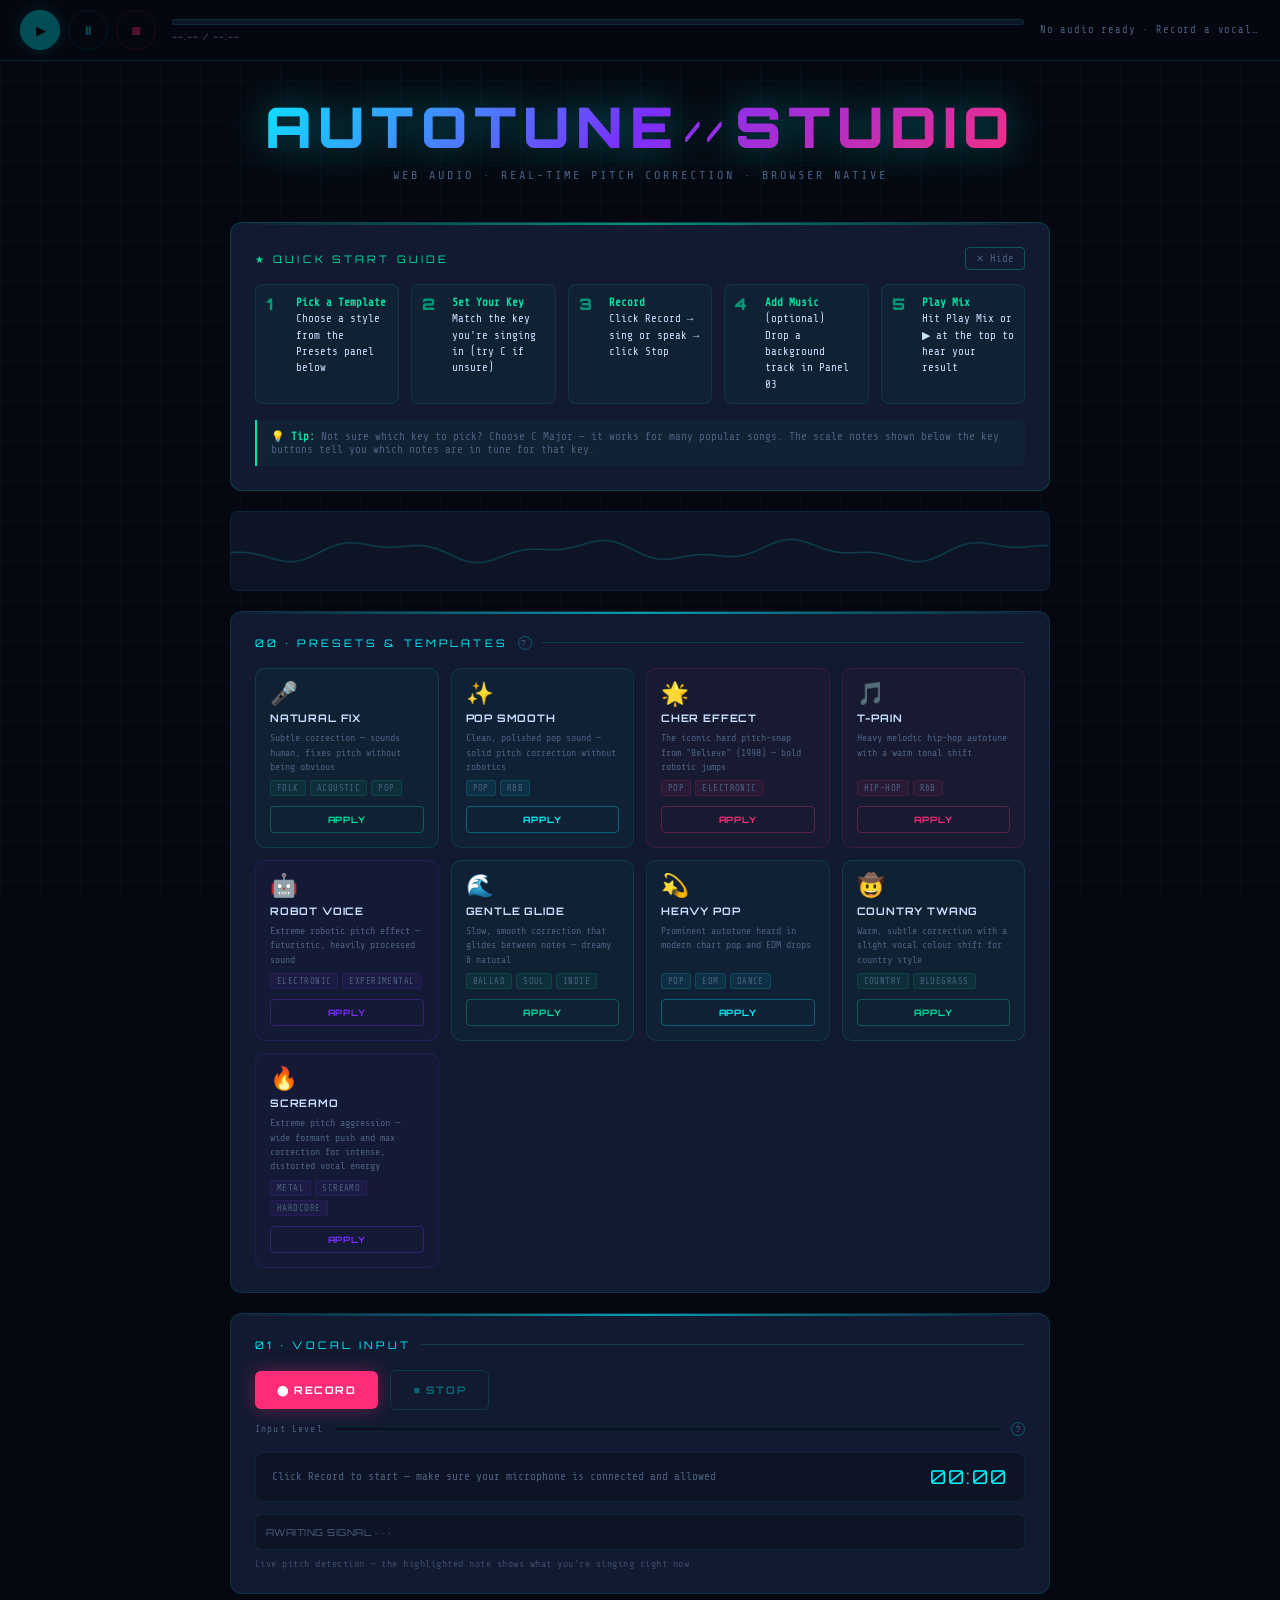
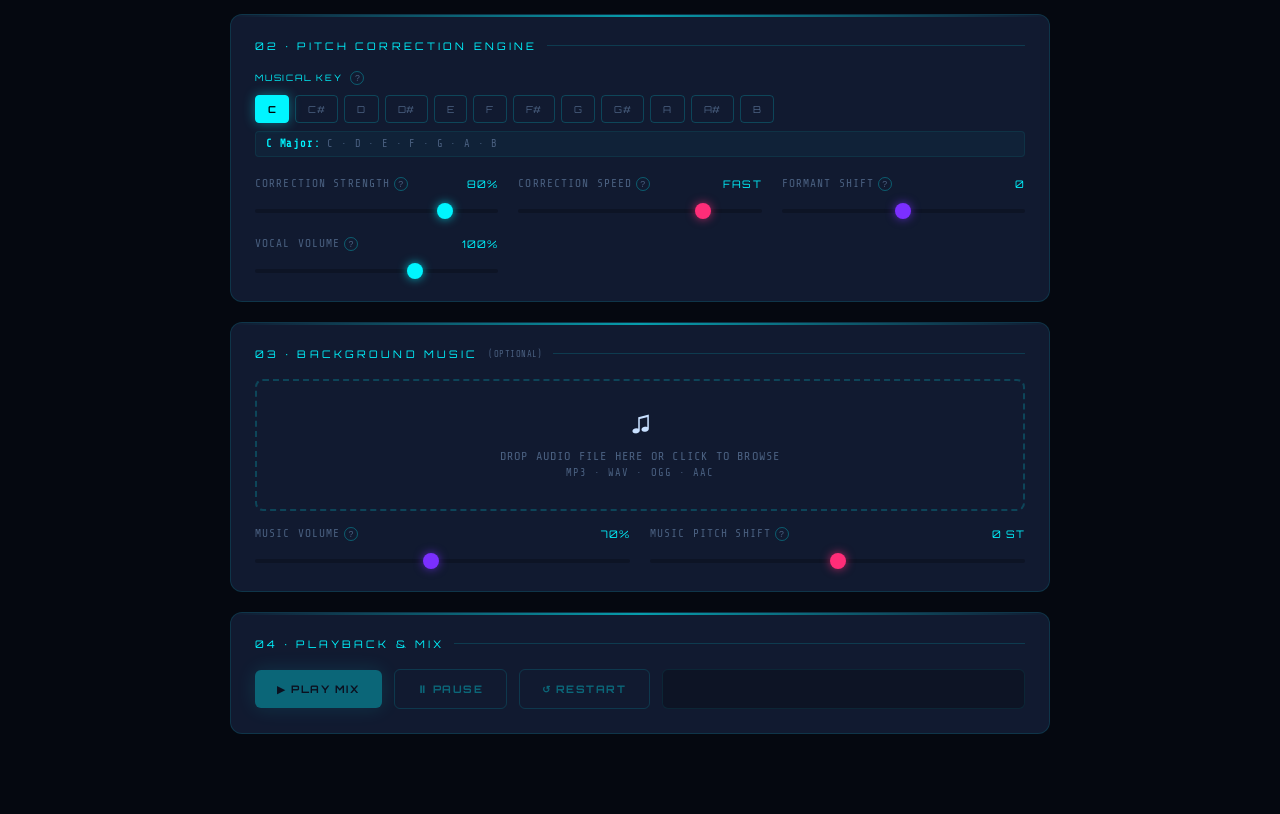
==== index.html @ 27ea4fe0 "Refactor into multi-file structure + add transport bar, templates, novice UX - Split monolithic auto" ====
<!DOCTYPE html>
<html lang="en">
<head>
  <meta charset="UTF-8">
  <meta name="viewport" content="width=device-width, initial-scale=1.0">
  <title>AutoTune Studio</title>
  <link rel="stylesheet" href="css/styles.css">
</head>
<body>

<!-- ─── Transport Bar (sticky) ─────────────────────────────────────────────── -->
<div class="transport-bar">
  <div class="transport-controls">
    <button class="transport-btn transport-play" id="transportPlay" disabled title="Play / Process Mix">▶</button>
    <button class="transport-btn"                id="transportPause" disabled title="Pause / Resume">⏸</button>
    <button class="transport-btn transport-stop" id="transportStop"  disabled title="Stop &amp; Reset">⏹</button>
  </div>

  <div class="transport-center">
    <div class="progress-track" id="progressTrack" title="Click to seek">
      <div class="progress-fill" id="progressFill"></div>
    </div>
    <span class="transport-time" id="transportTime">--:-- / --:--</span>
  </div>

  <span class="transport-label" id="transportLabel">No audio ready · Record a vocal or load a music file</span>
</div>

<!-- ─── Main Container ──────────────────────────────────────────────────────── -->
<div class="container">

  <header>
    <div class="logo">AUTOTUNE<span style="color:#fff;font-size:0.5em;vertical-align:middle;margin:0 6px">//</span>STUDIO</div>
    <div class="tagline">Web Audio · Real-Time Pitch Correction · Browser Native</div>
  </header>

  <!-- Quick Start Guide ─────────────────────────────────────────────────────── -->
  <div class="panel panel-guide" id="guidePanel">
    <div class="panel-title" style="margin-bottom:14px">
      ★ Quick Start Guide
      <button class="guide-close" id="guideClose">✕ Hide</button>
    </div>
    <div class="guide-steps">
      <div class="guide-step">
        <div class="step-num">1</div>
        <div class="step-text"><strong>Pick a Template</strong><br>Choose a style from the Presets panel below</div>
      </div>
      <div class="guide-step">
        <div class="step-num">2</div>
        <div class="step-text"><strong>Set Your Key</strong><br>Match the key you're singing in (try C if unsure)</div>
      </div>
      <div class="guide-step">
        <div class="step-num">3</div>
        <div class="step-text"><strong>Record</strong><br>Click Record → sing or speak → click Stop</div>
      </div>
      <div class="guide-step">
        <div class="step-num">4</div>
        <div class="step-text"><strong>Add Music</strong> (optional)<br>Drop a background track in Panel 03</div>
      </div>
      <div class="guide-step">
        <div class="step-num">5</div>
        <div class="step-text"><strong>Play Mix</strong><br>Hit Play Mix or ▶ at the top to hear your result</div>
      </div>
    </div>
    <div class="guide-tip">💡 <strong>Tip:</strong> Not sure which key to pick? Choose C Major — it works for many popular songs. The scale notes shown below the key buttons tell you which notes are in tune for that key.</div>
  </div>

  <!-- Visualizer ───────────────────────────────────────────────────────────── -->
  <canvas id="visualizer"></canvas>

  <!-- 00 · Presets & Templates ──────────────────────────────────────────────── -->
  <div class="panel">
    <div class="panel-title">
      00 · Presets &amp; Templates
      <span class="help-icon" data-tooltip="One-click settings for popular autotune styles. Apply a preset then record — you can still tweak individual sliders after.">?</span>
    </div>
    <div class="templates-grid" id="templatesGrid">
      <!-- Rendered by templates.js -->
    </div>
  </div>

  <!-- 01 · Vocal Input ──────────────────────────────────────────────────────── -->
  <div class="panel">
    <div class="panel-title">01 · Vocal Input</div>

    <div class="controls-row" style="margin-bottom:12px">
      <button class="btn btn-danger" id="recordBtn">⬤ Record</button>
      <button class="btn btn-secondary" id="stopBtn" disabled>■ Stop</button>
      <div class="rec-indicator" id="recIndicator">
        <div class="rec-dot"></div> RECORDING
      </div>
    </div>

    <!-- Input level meter -->
    <div class="level-meter-wrap">
      <span class="level-label">Input Level</span>
      <div class="level-meter">
        <div class="level-fill" id="levelFill"></div>
      </div>
      <span class="help-icon" data-tooltip="Shows how loud your microphone input is. Keep it mostly in the blue/purple range — if it turns red/pink you may be clipping (too loud).">?</span>
    </div>

    <div class="status-bar">
      <span class="status-text" id="micStatus">Click Record to start — make sure your microphone is connected and allowed</span>
      <span class="timer" id="timer">00:00</span>
    </div>

    <div class="note-ticker">
      <div class="note-ticker-inner" id="noteTicker">AWAITING SIGNAL · · ·</div>
    </div>
    <div class="note-hint">Live pitch detection — the highlighted note shows what you're singing right now</div>
  </div>

  <!-- 02 · Pitch Correction Engine ──────────────────────────────────────────── -->
  <div class="panel">
    <div class="panel-title">02 · Pitch Correction Engine</div>

    <!-- Key Selector -->
    <div style="margin-bottom:20px">
      <div style="display:flex;align-items:center;gap:8px;margin-bottom:10px">
        <span style="font-family:'Orbitron',sans-serif;font-size:0.55rem;letter-spacing:0.2em;color:var(--accent);text-transform:uppercase">Musical Key</span>
        <span class="help-icon" data-tooltip="Pick the key your song is in. Autotune will snap your pitch to notes in this scale. If you don't know the key, try C — it's the most common for beginners.">?</span>
      </div>
      <div class="key-selector" id="keySelector">
        <button class="key-btn active" data-key="C">C</button>
        <button class="key-btn" data-key="C#">C#</button>
        <button class="key-btn" data-key="D">D</button>
        <button class="key-btn" data-key="D#">D#</button>
        <button class="key-btn" data-key="E">E</button>
        <button class="key-btn" data-key="F">F</button>
        <button class="key-btn" data-key="F#">F#</button>
        <button class="key-btn" data-key="G">G</button>
        <button class="key-btn" data-key="G#">G#</button>
        <button class="key-btn" data-key="A">A</button>
        <button class="key-btn" data-key="A#">A#</button>
        <button class="key-btn" data-key="B">B</button>
      </div>
      <div class="scale-notes" id="scaleNotes">C Major: C · D · E · F · G · A · B</div>
    </div>

    <!-- Sliders -->
    <div class="knob-row">
      <div class="knob-group">
        <label>
          Correction Strength
          <span class="help-icon" data-tooltip="How aggressively pitch is snapped to the scale. 0% = no effect. 100% = hard snap (robotic Cher/T-Pain sound). Start around 75% for natural pop.">?</span>
          <span class="val" id="correctionVal">80%</span>
        </label>
        <input type="range" id="correctionStrength" min="0" max="100" value="80">
      </div>

      <div class="knob-group">
        <label>
          Correction Speed
          <span class="help-icon" data-tooltip="How quickly pitch snaps to the target note. Fast = robotic effect (Cher, T-Pain). Slow = smooth, natural glide between notes. Med is a good default.">?</span>
          <span class="val" id="speedVal">Fast</span>
        </label>
        <input type="range" class="pink" id="correctionSpeed" min="1" max="10" value="8">
      </div>

      <div class="knob-group">
        <label>
          Formant Shift
          <span class="help-icon" data-tooltip="Changes your vocal tone/character without moving pitch. Positive = thinner, higher resonance. Negative = deeper, fuller sound. Leave at 0 to start.">?</span>
          <span class="val" id="formantVal">0</span>
        </label>
        <input type="range" class="purple" id="formantShift" min="-6" max="6" value="0">
      </div>

      <div class="knob-group">
        <label>
          Vocal Volume
          <span class="help-icon" data-tooltip="Controls how loud your processed vocal is in the final mix. 100% is the default. Raise if vocals feel buried; lower if they're too dominant.">?</span>
          <span class="val" id="vocalVolVal">100%</span>
        </label>
        <input type="range" id="vocalVol" min="0" max="150" value="100">
      </div>
    </div>
  </div>

  <!-- 03 · Background Music ──────────────────────────────────────────────────── -->
  <div class="panel">
    <div class="panel-title">
      03 · Background Music
      <span style="font-size:0.55rem;color:var(--dim);font-family:'Share Tech Mono',monospace;font-weight:normal;letter-spacing:0.05em">(optional)</span>
    </div>

    <div class="upload-zone" id="uploadZone">
      <input type="file" id="musicFile" accept="audio/*">
      <div class="upload-icon">♫</div>
      <div class="upload-text">DROP AUDIO FILE HERE OR CLICK TO BROWSE</div>
      <div class="upload-text" style="margin-top:4px;font-size:0.65rem">MP3 · WAV · OGG · AAC</div>
      <div class="upload-name" id="musicName"></div>
    </div>

    <div class="knob-row" style="margin-top:16px">
      <div class="knob-group">
        <label>
          Music Volume
          <span class="help-icon" data-tooltip="Balance the background track against your vocal. 60–80% is a typical starting mix. Raise if music is too quiet; lower if it drowns your voice.">?</span>
          <span class="val" id="musicVolVal">70%</span>
        </label>
        <input type="range" class="purple" id="musicVol" min="0" max="150" value="70">
      </div>

      <div class="knob-group">
        <label>
          Music Pitch Shift
          <span class="help-icon" data-tooltip="Shifts the background track's pitch up or down by semitones. Use this to match the music's key to your vocal without reprocessing the audio.">?</span>
          <span class="val" id="musicPitchVal">0 st</span>
        </label>
        <input type="range" class="pink" id="musicPitch" min="-12" max="12" value="0">
      </div>
    </div>
  </div>

  <!-- 04 · Playback & Mix ────────────────────────────────────────────────────── -->
  <div class="panel">
    <div class="panel-title">04 · Playback &amp; Mix</div>

    <div class="playback-row">
      <button class="btn btn-primary shimmer" id="playBtn" disabled>▶ Play Mix</button>
      <button class="btn btn-secondary" id="pauseBtn"  disabled>⏸ Pause</button>
      <button class="btn btn-secondary" id="replayBtn" disabled>↺ Restart</button>
      <canvas class="waveform-mini" id="waveformMini"></canvas>
    </div>

    <button class="btn btn-purple shimmer" id="downloadBtn">⬇ Download Mixed Audio</button>
  </div>

</div><!-- /container -->

<!-- Scripts — order matters: state → utils → templates → visualizer → recorder → engine → ui -->
<script src="js/state.js"></script>
<script src="js/utils.js"></script>
<script src="js/templates.js"></script>
<script src="js/visualizer.js"></script>
<script src="js/recorder.js"></script>
<script src="js/audio-engine.js"></script>
<script src="js/ui.js"></script>

</body>
</html>
---- css/styles.css ----
@import url('https://fonts.googleapis.com/css2?family=Orbitron:wght@400;700;900&family=Share+Tech+Mono&display=swap');

:root {
  --bg: #050810;
  --surface: #0d1425;
  --panel: #111a30;
  --accent: #00f5ff;
  --accent2: #ff2d78;
  --accent3: #7b2fff;
  --accent-teal: #00e5a0;
  --glow: rgba(0,245,255,0.15);
  --text: #c8e0ff;
  --dim: #4a6080;
}

* { margin: 0; padding: 0; box-sizing: border-box; }

body {
  background: var(--bg);
  color: var(--text);
  font-family: 'Share Tech Mono', monospace;
  min-height: 100vh;
  overflow-x: hidden;
}

body::before {
  content: '';
  position: fixed;
  inset: 0;
  background-image:
    linear-gradient(rgba(0,245,255,0.03) 1px, transparent 1px),
    linear-gradient(90deg, rgba(0,245,255,0.03) 1px, transparent 1px);
  background-size: 40px 40px;
  pointer-events: none;
  z-index: 0;
}

/* ─── Transport Bar ─────────────────────────────── */
.transport-bar {
  position: sticky;
  top: 0;
  z-index: 100;
  background: rgba(5, 8, 16, 0.95);
  backdrop-filter: blur(12px);
  border-bottom: 1px solid rgba(0,245,255,0.15);
  padding: 10px 20px;
  display: flex;
  align-items: center;
  gap: 16px;
  flex-wrap: wrap;
}

.transport-controls {
  display: flex;
  gap: 8px;
  align-items: center;
  flex-shrink: 0;
}

.transport-btn {
  font-family: 'Orbitron', sans-serif;
  font-size: 0.75rem;
  font-weight: 700;
  width: 40px;
  height: 40px;
  border-radius: 50%;
  border: 1px solid rgba(0,245,255,0.3);
  background: transparent;
  color: var(--accent);
  cursor: pointer;
  transition: all 0.15s;
  display: flex;
  align-items: center;
  justify-content: center;
}

.transport-btn:hover:not(:disabled) {
  background: var(--glow);
  border-color: var(--accent);
  box-shadow: 0 0 15px rgba(0,245,255,0.3);
}

.transport-btn:disabled { opacity: 0.3; cursor: not-allowed; }

.transport-btn.transport-play {
  background: var(--accent);
  color: #000;
  border-color: var(--accent);
  box-shadow: 0 0 15px rgba(0,245,255,0.4);
}
.transport-btn.transport-play:hover:not(:disabled) {
  background: #fff;
  box-shadow: 0 0 25px rgba(0,245,255,0.6);
}

.transport-btn.transport-stop {
  border-color: rgba(255,45,120,0.4);
  color: var(--accent2);
}
.transport-btn.transport-stop:hover:not(:disabled) {
  background: rgba(255,45,120,0.1);
  border-color: var(--accent2);
  box-shadow: 0 0 15px rgba(255,45,120,0.3);
}

.transport-center {
  flex: 1;
  min-width: 160px;
  display: flex;
  flex-direction: column;
  gap: 5px;
}

.progress-track {
  height: 6px;
  background: var(--surface);
  border-radius: 3px;
  cursor: pointer;
  position: relative;
  overflow: hidden;
  border: 1px solid rgba(0,245,255,0.1);
}

.progress-fill {
  height: 100%;
  width: 0%;
  background: linear-gradient(90deg, var(--accent), var(--accent3));
  border-radius: 3px;
  transition: width 0.25s linear;
}

.transport-time {
  font-family: 'Orbitron', sans-serif;
  font-size: 0.6rem;
  color: var(--dim);
  letter-spacing: 0.1em;
}

.transport-label {
  font-size: 0.65rem;
  color: var(--dim);
  letter-spacing: 0.08em;
  flex-shrink: 0;
  max-width: 220px;
  white-space: nowrap;
  overflow: hidden;
  text-overflow: ellipsis;
}

/* ─── Container ─────────────────────────────────── */
.container {
  position: relative;
  z-index: 1;
  max-width: 860px;
  margin: 0 auto;
  padding: 30px 20px 60px;
}

header {
  text-align: center;
  margin-bottom: 40px;
}

.logo {
  font-family: 'Orbitron', sans-serif;
  font-weight: 900;
  font-size: clamp(2rem, 6vw, 3.5rem);
  letter-spacing: 0.12em;
  background: linear-gradient(135deg, var(--accent), var(--accent3), var(--accent2));
  -webkit-background-clip: text;
  -webkit-text-fill-color: transparent;
  background-clip: text;
  filter: drop-shadow(0 0 20px rgba(0,245,255,0.4));
}

.tagline {
  color: var(--dim);
  font-size: 0.75rem;
  letter-spacing: 0.25em;
  margin-top: 6px;
  text-transform: uppercase;
}

/* ─── Panels ─────────────────────────────────────── */
.panel {
  background: var(--panel);
  border: 1px solid rgba(0,245,255,0.12);
  border-radius: 12px;
  padding: 24px;
  margin-bottom: 20px;
  position: relative;
  overflow: hidden;
}

.panel::before {
  content: '';
  position: absolute;
  top: 0; left: 0; right: 0;
  height: 2px;
  background: linear-gradient(90deg, transparent, var(--accent), transparent);
  opacity: 0.6;
}

.panel-title {
  font-family: 'Orbitron', sans-serif;
  font-size: 0.65rem;
  letter-spacing: 0.3em;
  color: var(--accent);
  text-transform: uppercase;
  margin-bottom: 18px;
  display: flex;
  align-items: center;
  gap: 10px;
}

.panel-title::after {
  content: '';
  flex: 1;
  height: 1px;
  background: rgba(0,245,255,0.15);
}

/* ─── Quick Start Guide ──────────────────────────── */
.panel-guide {
  border-color: rgba(0,229,160,0.2);
}
.panel-guide::before {
  background: linear-gradient(90deg, transparent, var(--accent-teal), transparent);
}
.panel-guide .panel-title {
  color: var(--accent-teal);
  justify-content: space-between;
}
.panel-guide .panel-title::after { display: none; }

.guide-close {
  font-family: 'Share Tech Mono', monospace;
  font-size: 0.65rem;
  background: transparent;
  border: 1px solid rgba(0,229,160,0.3);
  color: var(--dim);
  padding: 4px 10px;
  border-radius: 4px;
  cursor: pointer;
  margin-left: auto;
  transition: all 0.15s;
  flex-shrink: 0;
}
.guide-close:hover { border-color: var(--accent-teal); color: var(--accent-teal); }

.guide-steps {
  display: grid;
  grid-template-columns: repeat(auto-fit, minmax(140px, 1fr));
  gap: 12px;
  margin-bottom: 16px;
}

.guide-step {
  display: flex;
  gap: 10px;
  align-items: flex-start;
  padding: 10px;
  background: rgba(0,229,160,0.04);
  border: 1px solid rgba(0,229,160,0.1);
  border-radius: 8px;
}

.step-num {
  font-family: 'Orbitron', sans-serif;
  font-size: 1rem;
  font-weight: 900;
  color: var(--accent-teal);
  opacity: 0.6;
  min-width: 20px;
  line-height: 1;
  margin-top: 1px;
}

.step-text {
  font-size: 0.68rem;
  color: var(--text);
  line-height: 1.5;
}
.step-text strong { color: var(--accent-teal); }

.guide-tip {
  font-size: 0.68rem;
  color: var(--dim);
  padding: 10px 14px;
  background: rgba(0,229,160,0.04);
  border-left: 2px solid var(--accent-teal);
  border-radius: 0 6px 6px 0;
}
.guide-tip strong { color: var(--accent-teal); }

/* ─── Visualizer ─────────────────────────────────── */
#visualizer {
  width: 100%;
  height: 80px;
  border-radius: 8px;
  background: var(--surface);
  border: 1px solid rgba(0,245,255,0.08);
  display: block;
  margin-bottom: 20px;
}

/* ─── Controls Row ───────────────────────────────── */
.controls-row {
  display: flex;
  gap: 12px;
  align-items: center;
  flex-wrap: wrap;
}

/* ─── Buttons ────────────────────────────────────── */
.btn {
  font-family: 'Orbitron', sans-serif;
  font-size: 0.65rem;
  letter-spacing: 0.15em;
  font-weight: 700;
  padding: 12px 22px;
  border: none;
  border-radius: 6px;
  cursor: pointer;
  transition: all 0.2s;
  text-transform: uppercase;
  position: relative;
  overflow: hidden;
}

.btn:disabled { opacity: 0.35; cursor: not-allowed; }

.btn-primary {
  background: var(--accent);
  color: #000;
  box-shadow: 0 0 20px rgba(0,245,255,0.35);
}
.btn-primary:hover:not(:disabled) {
  background: #fff;
  box-shadow: 0 0 30px rgba(0,245,255,0.6);
}

.btn-danger {
  background: var(--accent2);
  color: #fff;
  box-shadow: 0 0 20px rgba(255,45,120,0.35);
}
.btn-danger:hover:not(:disabled) {
  box-shadow: 0 0 30px rgba(255,45,120,0.6);
}

.btn-secondary {
  background: transparent;
  color: var(--accent);
  border: 1px solid rgba(0,245,255,0.4);
}
.btn-secondary:hover:not(:disabled) {
  background: var(--glow);
  border-color: var(--accent);
}

.btn-purple {
  background: var(--accent3);
  color: #fff;
  box-shadow: 0 0 20px rgba(123,47,255,0.35);
}
.btn-purple:hover:not(:disabled) {
  box-shadow: 0 0 30px rgba(123,47,255,0.6);
}

/* ─── Recording Indicator ────────────────────────── */
.rec-indicator {
  display: none;
  align-items: center;
  gap: 8px;
  color: var(--accent2);
  font-size: 0.75rem;
  letter-spacing: 0.1em;
}
.rec-indicator.active { display: flex; }
.rec-dot {
  width: 8px; height: 8px;
  border-radius: 50%;
  background: var(--accent2);
  animation: blink 1s infinite;
}
@keyframes blink { 0%,100% { opacity: 1; } 50% { opacity: 0.2; } }

/* ─── Level Meter ────────────────────────────────── */
.level-meter-wrap {
  display: flex;
  align-items: center;
  gap: 10px;
  margin-top: 12px;
  margin-bottom: 4px;
}
.level-label {
  font-size: 0.6rem;
  color: var(--dim);
  letter-spacing: 0.12em;
  flex-shrink: 0;
}
.level-meter {
  flex: 1;
  height: 6px;
  background: var(--surface);
  border-radius: 3px;
  overflow: hidden;
  border: 1px solid rgba(0,245,255,0.08);
}
.level-fill {
  height: 100%;
  width: 0%;
  background: linear-gradient(90deg, var(--accent), var(--accent3));
  border-radius: 3px;
  transition: width 0.05s;
}

/* ─── Sliders ────────────────────────────────────── */
.knob-row {
  display: grid;
  grid-template-columns: repeat(auto-fit, minmax(180px, 1fr));
  gap: 20px;
  margin-top: 4px;
}

.knob-group label {
  display: flex;
  justify-content: space-between;
  align-items: center;
  font-size: 0.7rem;
  color: var(--dim);
  letter-spacing: 0.1em;
  margin-bottom: 8px;
  text-transform: uppercase;
  gap: 4px;
  flex-wrap: wrap;
}

.knob-group label span.val {
  color: var(--accent);
  font-family: 'Orbitron', sans-serif;
  font-size: 0.65rem;
  margin-left: auto;
}

input[type=range] {
  -webkit-appearance: none;
  width: 100%;
  height: 4px;
  border-radius: 2px;
  background: var(--surface);
  outline: none;
  cursor: pointer;
}

input[type=range]::-webkit-slider-thumb {
  -webkit-appearance: none;
  width: 16px; height: 16px;
  border-radius: 50%;
  background: var(--accent);
  box-shadow: 0 0 10px rgba(0,245,255,0.7);
  cursor: pointer;
  transition: transform 0.1s;
}
input[type=range]::-webkit-slider-thumb:hover { transform: scale(1.3); }

input[type=range].pink::-webkit-slider-thumb {
  background: var(--accent2);
  box-shadow: 0 0 10px rgba(255,45,120,0.7);
}
input[type=range].purple::-webkit-slider-thumb {
  background: var(--accent3);
  box-shadow: 0 0 10px rgba(123,47,255,0.7);
}

/* ─── Music Upload ───────────────────────────────── */
.upload-zone {
  border: 2px dashed rgba(0,245,255,0.2);
  border-radius: 8px;
  padding: 24px;
  text-align: center;
  cursor: pointer;
  transition: all 0.2s;
  position: relative;
}
.upload-zone:hover, .upload-zone.drag-over {
  border-color: var(--accent);
  background: var(--glow);
}
.upload-zone input[type=file] {
  position: absolute;
  inset: 0;
  opacity: 0;
  cursor: pointer;
  width: 100%;
  height: 100%;
}
.upload-icon { font-size: 2rem; margin-bottom: 8px; }
.upload-text { font-size: 0.75rem; color: var(--dim); letter-spacing: 0.1em; }
.upload-name { color: var(--accent); font-size: 0.8rem; margin-top: 6px; }

/* ─── Key Selector ───────────────────────────────── */
.key-selector {
  display: flex;
  gap: 6px;
  flex-wrap: wrap;
  margin-top: 4px;
}

.key-btn {
  font-family: 'Orbitron', sans-serif;
  font-size: 0.6rem;
  padding: 7px 12px;
  border-radius: 4px;
  border: 1px solid rgba(0,245,255,0.2);
  background: transparent;
  color: var(--dim);
  cursor: pointer;
  transition: all 0.15s;
  letter-spacing: 0.05em;
}
.key-btn:hover { border-color: var(--accent); color: var(--accent); }
.key-btn.active {
  background: var(--accent);
  border-color: var(--accent);
  color: #000;
  font-weight: 700;
  box-shadow: 0 0 12px rgba(0,245,255,0.4);
}

.scale-notes {
  margin-top: 8px;
  font-size: 0.65rem;
  color: var(--dim);
  letter-spacing: 0.08em;
  padding: 6px 10px;
  background: rgba(0,245,255,0.04);
  border-radius: 4px;
  border: 1px solid rgba(0,245,255,0.07);
}
.scale-notes strong { color: var(--accent); }

/* ─── Status Bar ─────────────────────────────────── */
.status-bar {
  display: flex;
  align-items: center;
  justify-content: space-between;
  padding: 12px 16px;
  background: var(--surface);
  border: 1px solid rgba(0,245,255,0.08);
  border-radius: 8px;
  margin-top: 16px;
  font-size: 0.7rem;
}
.status-text { color: var(--dim); }
.status-text.ok { color: var(--accent); }
.status-text.err { color: var(--accent2); }

.timer {
  font-family: 'Orbitron', sans-serif;
  font-size: 1.2rem;
  color: var(--accent);
  letter-spacing: 0.1em;
}

/* ─── Note Ticker ────────────────────────────────── */
.note-ticker {
  width: 100%;
  height: 36px;
  overflow: hidden;
  position: relative;
  background: var(--surface);
  border-radius: 6px;
  border: 1px solid rgba(0,245,255,0.08);
  margin-top: 12px;
}
.note-ticker-inner {
  display: flex;
  gap: 8px;
  padding: 6px 10px;
  white-space: nowrap;
  font-family: 'Orbitron', sans-serif;
  font-size: 0.6rem;
  color: var(--dim);
  letter-spacing: 0.05em;
  align-items: center;
  height: 100%;
}
.note-pill {
  padding: 2px 8px;
  border-radius: 3px;
  background: rgba(0,245,255,0.08);
  border: 1px solid rgba(0,245,255,0.15);
  color: var(--accent);
  font-size: 0.6rem;
  transition: all 0.1s;
}
.note-pill.active {
  background: var(--accent);
  color: #000;
  box-shadow: 0 0 8px rgba(0,245,255,0.5);
}

.note-hint {
  font-size: 0.62rem;
  color: var(--dim);
  margin-top: 8px;
  opacity: 0.7;
  letter-spacing: 0.05em;
}

/* ─── Templates Grid ─────────────────────────────── */
.templates-grid {
  display: grid;
  grid-template-columns: repeat(auto-fill, minmax(170px, 1fr));
  gap: 12px;
}

.template-card {
  background: rgba(0,245,255,0.03);
  border: 1px solid rgba(0,245,255,0.1);
  border-radius: 10px;
  padding: 14px;
  cursor: pointer;
  transition: all 0.2s;
  display: flex;
  flex-direction: column;
  gap: 6px;
  position: relative;
}

.template-card:hover {
  border-color: rgba(0,245,255,0.35);
  background: rgba(0,245,255,0.06);
  transform: translateY(-1px);
}

.template-card.active {
  border-color: var(--accent);
  background: rgba(0,245,255,0.09);
  box-shadow: 0 0 18px rgba(0,245,255,0.15);
}

.template-card.active::after {
  content: '✓ ACTIVE';
  position: absolute;
  top: 8px;
  right: 8px;
  font-family: 'Orbitron', sans-serif;
  font-size: 0.5rem;
  color: var(--accent);
  letter-spacing: 0.1em;
}

/* Color variants */
.template-card.template-pink { border-color: rgba(255,45,120,0.15); background: rgba(255,45,120,0.03); }
.template-card.template-pink:hover { border-color: rgba(255,45,120,0.4); background: rgba(255,45,120,0.07); }
.template-card.template-pink.active { border-color: var(--accent2); box-shadow: 0 0 18px rgba(255,45,120,0.15); }

.template-card.template-purple { border-color: rgba(123,47,255,0.15); background: rgba(123,47,255,0.03); }
.template-card.template-purple:hover { border-color: rgba(123,47,255,0.4); background: rgba(123,47,255,0.07); }
.template-card.template-purple.active { border-color: var(--accent3); box-shadow: 0 0 18px rgba(123,47,255,0.15); }

.template-card.template-teal { border-color: rgba(0,229,160,0.15); background: rgba(0,229,160,0.03); }
.template-card.template-teal:hover { border-color: rgba(0,229,160,0.4); background: rgba(0,229,160,0.07); }
.template-card.template-teal.active { border-color: var(--accent-teal); box-shadow: 0 0 18px rgba(0,229,160,0.15); }

.tmpl-emoji { font-size: 1.4rem; line-height: 1; }

.tmpl-name {
  font-family: 'Orbitron', sans-serif;
  font-size: 0.65rem;
  font-weight: 700;
  letter-spacing: 0.08em;
  color: var(--text);
  text-transform: uppercase;
}

.tmpl-desc {
  font-size: 0.62rem;
  color: var(--dim);
  line-height: 1.45;
  flex: 1;
}

.tmpl-tags {
  display: flex;
  flex-wrap: wrap;
  gap: 4px;
}

.tmpl-tag {
  font-size: 0.55rem;
  padding: 2px 6px;
  border-radius: 3px;
  background: rgba(0,245,255,0.07);
  border: 1px solid rgba(0,245,255,0.12);
  color: var(--dim);
  letter-spacing: 0.05em;
  text-transform: uppercase;
}

.template-pink .tmpl-tag { background: rgba(255,45,120,0.07); border-color: rgba(255,45,120,0.12); }
.template-purple .tmpl-tag { background: rgba(123,47,255,0.07); border-color: rgba(123,47,255,0.12); }
.template-teal .tmpl-tag { background: rgba(0,229,160,0.07); border-color: rgba(0,229,160,0.12); }

.tmpl-apply-btn {
  font-family: 'Orbitron', sans-serif;
  font-size: 0.55rem;
  letter-spacing: 0.1em;
  font-weight: 700;
  padding: 7px 10px;
  border-radius: 4px;
  border: 1px solid rgba(0,245,255,0.3);
  background: transparent;
  color: var(--accent);
  cursor: pointer;
  transition: all 0.15s;
  text-transform: uppercase;
  width: 100%;
  margin-top: 4px;
}
.tmpl-apply-btn:hover {
  background: var(--glow);
  border-color: var(--accent);
}
.template-pink .tmpl-apply-btn { border-color: rgba(255,45,120,0.3); color: var(--accent2); }
.template-pink .tmpl-apply-btn:hover { background: rgba(255,45,120,0.08); border-color: var(--accent2); }
.template-purple .tmpl-apply-btn { border-color: rgba(123,47,255,0.3); color: var(--accent3); }
.template-purple .tmpl-apply-btn:hover { background: rgba(123,47,255,0.08); border-color: var(--accent3); }
.template-teal .tmpl-apply-btn { border-color: rgba(0,229,160,0.3); color: var(--accent-teal); }
.template-teal .tmpl-apply-btn:hover { background: rgba(0,229,160,0.08); border-color: var(--accent-teal); }

/* ─── Help Icons / Tooltips ──────────────────────── */
.help-icon {
  display: inline-flex;
  align-items: center;
  justify-content: center;
  width: 14px;
  height: 14px;
  border-radius: 50%;
  border: 1px solid rgba(0,245,255,0.3);
  color: var(--dim);
  font-size: 0.55rem;
  cursor: help;
  position: relative;
  flex-shrink: 0;
  font-family: sans-serif;
  font-style: normal;
  transition: all 0.15s;
}
.help-icon:hover { border-color: var(--accent); color: var(--accent); }

.help-icon::after {
  content: attr(data-tooltip);
  position: absolute;
  bottom: calc(100% + 8px);
  left: 50%;
  transform: translateX(-50%);
  background: #1a2840;
  border: 1px solid rgba(0,245,255,0.25);
  color: var(--text);
  padding: 8px 12px;
  border-radius: 6px;
  white-space: normal;
  text-align: left;
  font-size: 0.65rem;
  line-height: 1.5;
  letter-spacing: 0.02em;
  z-index: 200;
  width: 200px;
  pointer-events: none;
  opacity: 0;
  transition: opacity 0.15s;
  box-shadow: 0 4px 20px rgba(0,0,0,0.4);
}
.help-icon:hover::after { opacity: 1; }

/* ─── Playback Section ───────────────────────────── */
.playback-row {
  display: flex;
  gap: 12px;
  align-items: center;
  flex-wrap: wrap;
}

.waveform-mini {
  flex: 1;
  height: 40px;
  background: var(--surface);
  border-radius: 6px;
  border: 1px solid rgba(0,245,255,0.08);
  min-width: 100px;
}

#downloadBtn {
  display: none;
  margin-top: 16px;
  width: 100%;
  padding: 14px;
  font-size: 0.7rem;
}
#downloadBtn.show { display: block; }

/* ─── Shimmer ────────────────────────────────────── */
.shimmer { position: relative; overflow: hidden; }
.shimmer::after {
  content: '';
  position: absolute;
  top: 0; left: -100%;
  width: 60%;
  height: 100%;
  background: linear-gradient(90deg, transparent, rgba(255,255,255,0.15), transparent);
  animation: shimmer 2s infinite;
}
@keyframes shimmer { to { left: 150%; } }

/* ─── Toast Notification ─────────────────────────── */
.toast {
  position: fixed;
  bottom: 30px;
  left: 50%;
  transform: translateX(-50%) translateY(20px);
  background: #1a2840;
  border: 1px solid rgba(0,245,255,0.3);
  color: var(--accent);
  font-family: 'Orbitron', sans-serif;
  font-size: 0.65rem;
  letter-spacing: 0.12em;
  padding: 12px 24px;
  border-radius: 6px;
  z-index: 9999;
  opacity: 0;
  transition: all 0.3s;
  pointer-events: none;
  white-space: nowrap;
  box-shadow: 0 0 30px rgba(0,245,255,0.15);
}
.toast.show {
  opacity: 1;
  transform: translateX(-50%) translateY(0);
}
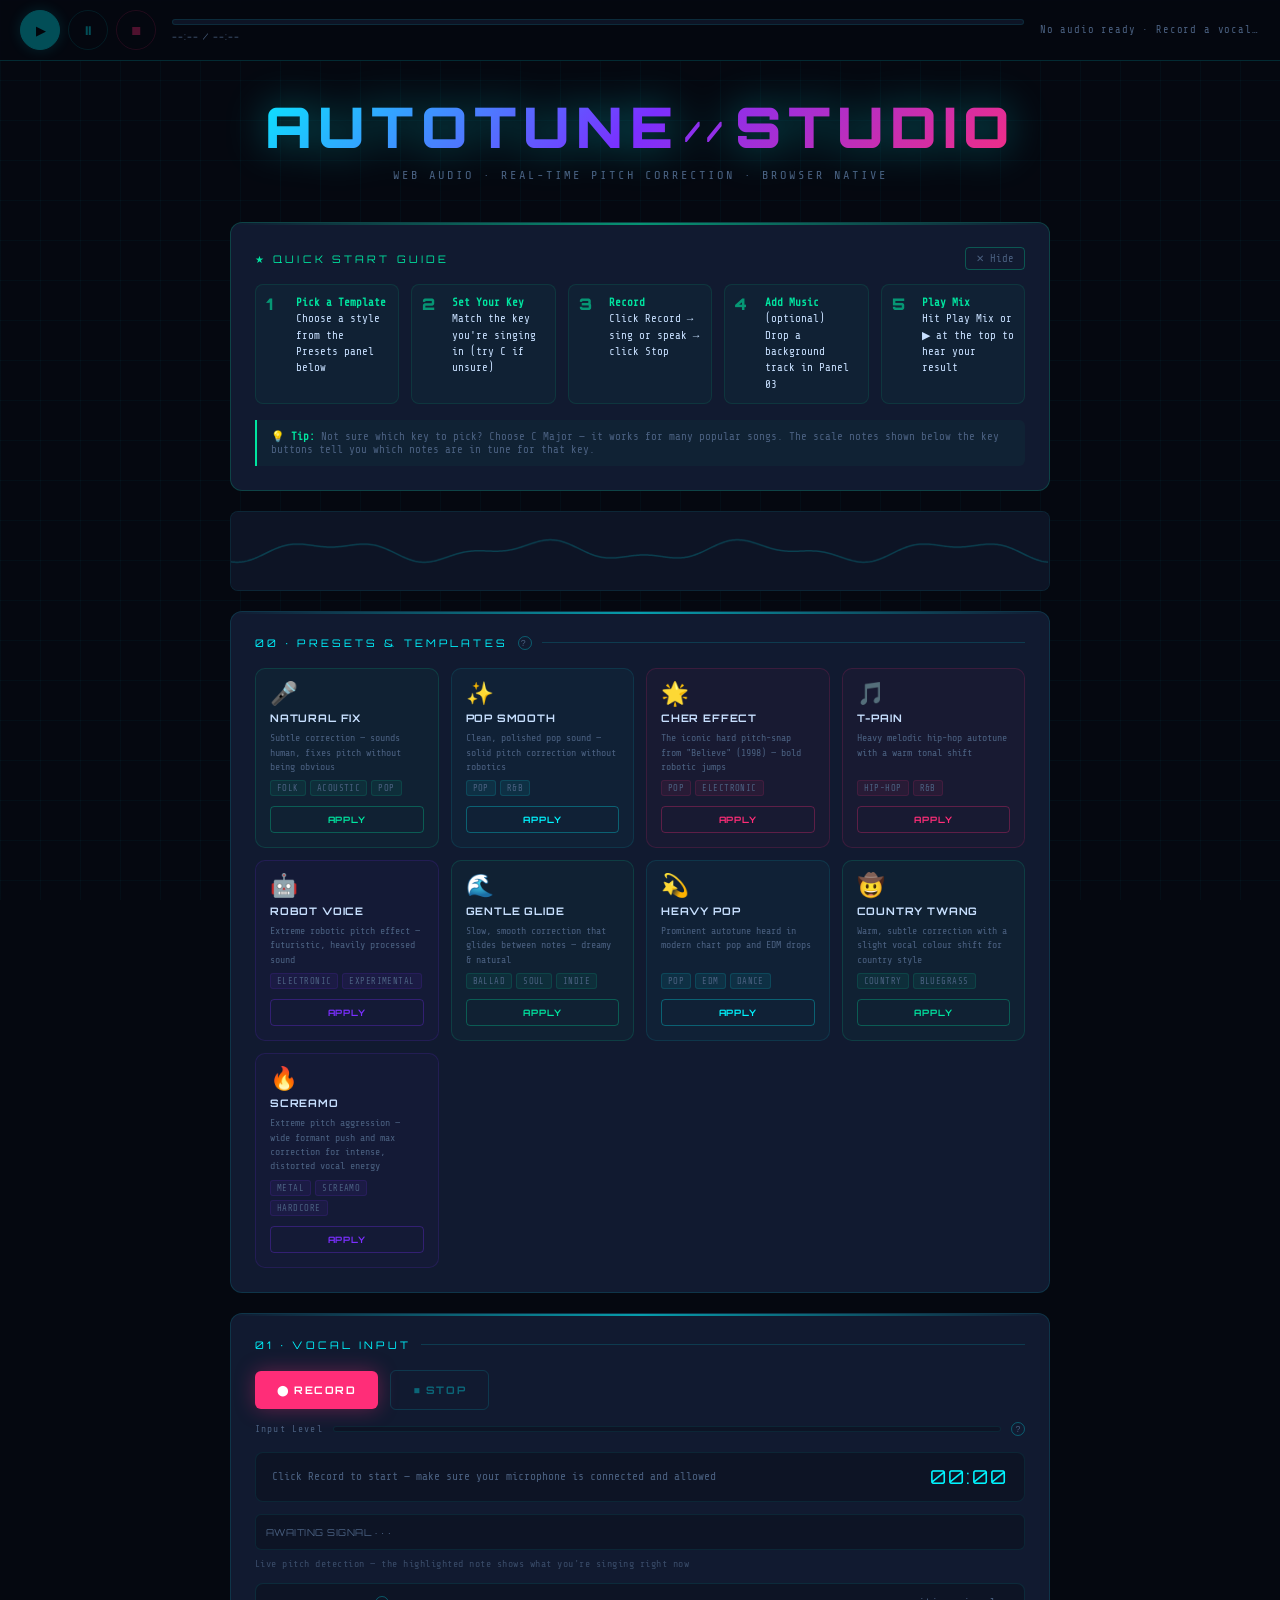
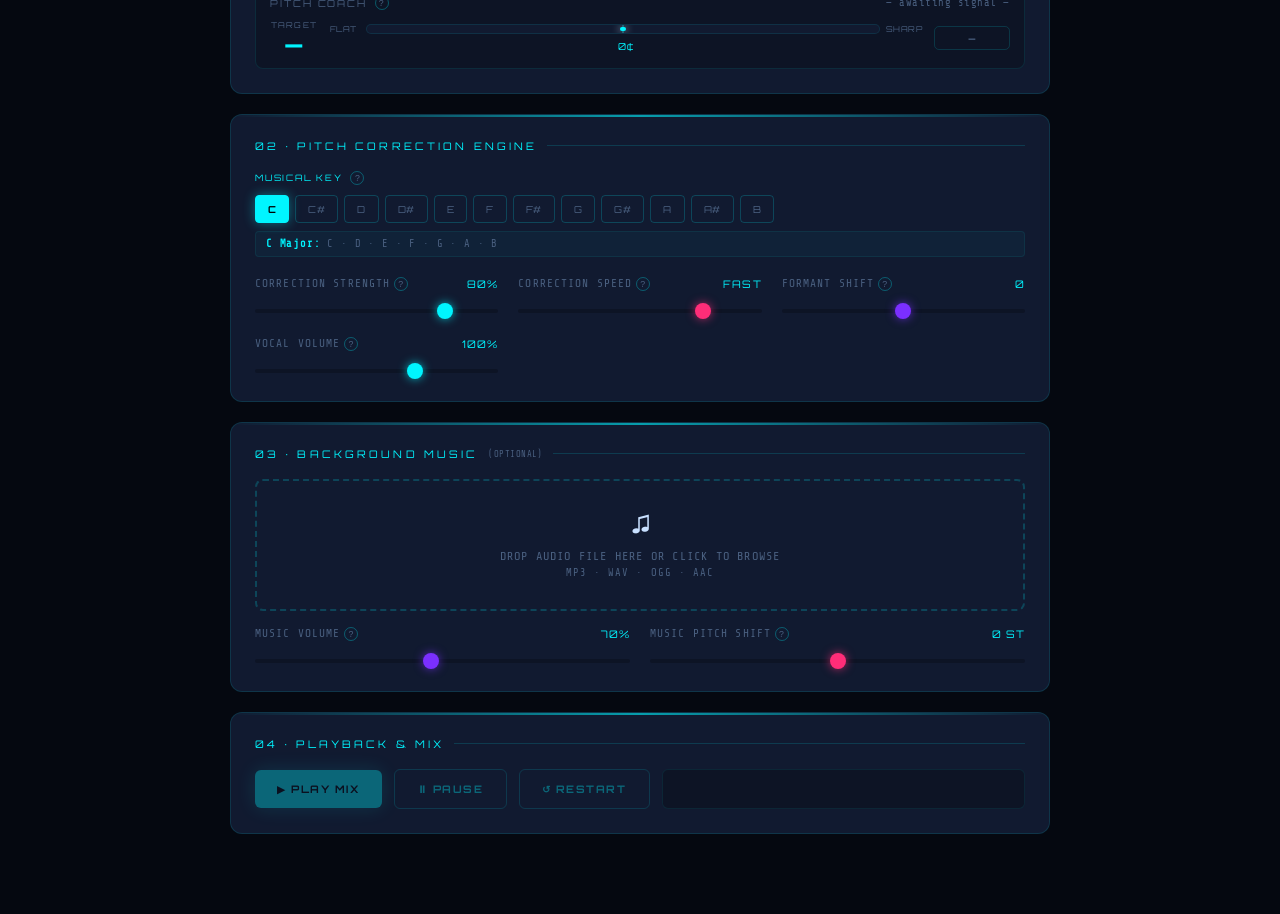
==== commit 2d5d4403: "Add pitch coach + fix template/slider re-processing - Fix: applying a template or moving a slider no" ====
--- a/index.html
+++ b/index.html
@@ -109,6 +109,39 @@
       <div class="note-ticker-inner" id="noteTicker">AWAITING SIGNAL · · ·</div>
     </div>
     <div class="note-hint">Live pitch detection — the highlighted note shows what you're singing right now</div>
+
+    <!-- Pitch Coach ──────────────────────────────────────────── -->
+    <div class="pitch-coach">
+      <div class="pitch-coach-header">
+        <span>PITCH COACH</span>
+        <span class="help-icon" data-tooltip="Real-time feedback while you sing. The needle shows how flat or sharp you are relative to the nearest note in your selected key. Green = in key, yellow = slightly off, red = off.">?</span>
+        <span class="pitch-coach-status" id="pitchCoachStatus">— awaiting signal —</span>
+      </div>
+      <div class="pitch-coach-display">
+        <div class="pitch-target">
+          <span class="pitch-target-label">TARGET</span>
+          <span class="pitch-target-note" id="pitchTargetNote">—</span>
+        </div>
+        <div class="pitch-cents-area">
+          <div class="pitch-cents-bar-wrap">
+            <span class="pitch-cents-label">FLAT</span>
+            <div class="pitch-cents-bar">
+              <div class="pitch-cents-center"></div>
+              <div class="pitch-cents-needle" id="pitchCentsNeedle"></div>
+            </div>
+            <span class="pitch-cents-label">SHARP</span>
+          </div>
+          <div class="pitch-cents-value" id="pitchCentsValue">0¢</div>
+        </div>
+        <div class="pitch-inkey" id="pitchInKey">—</div>
+      </div>
+    </div>
+
+    <!-- Post-recording pitch summary ────────────────────────── -->
+    <div class="pitch-summary" id="pitchSummary" style="display:none">
+      <div class="pitch-summary-title">SESSION SUMMARY</div>
+      <div id="pitchSummaryContent"></div>
+    </div>
   </div>
 
   <!-- 02 · Pitch Correction Engine ──────────────────────────────────────────── -->
--- a/css/styles.css
+++ b/css/styles.css
@@ -803,6 +803,194 @@
 }
 #downloadBtn.show { display: block; }
 
+/* ─── Pitch Coach ────────────────────────────────── */
+.pitch-coach {
+  margin-top: 14px;
+  background: var(--surface);
+  border: 1px solid rgba(0,245,255,0.1);
+  border-radius: 8px;
+  padding: 12px 14px;
+}
+
+.pitch-coach-header {
+  display: flex;
+  align-items: center;
+  gap: 8px;
+  font-family: 'Orbitron', sans-serif;
+  font-size: 0.6rem;
+  letter-spacing: 0.2em;
+  color: var(--dim);
+  margin-bottom: 10px;
+}
+
+.pitch-coach-status {
+  margin-left: auto;
+  font-family: 'Share Tech Mono', monospace;
+  font-size: 0.65rem;
+  letter-spacing: 0.05em;
+  color: var(--dim);
+  transition: color 0.2s;
+}
+
+.pitch-coach-display {
+  display: flex;
+  align-items: center;
+  gap: 12px;
+}
+
+.pitch-target {
+  display: flex;
+  flex-direction: column;
+  align-items: center;
+  gap: 2px;
+  min-width: 48px;
+}
+
+.pitch-target-label {
+  font-family: 'Orbitron', sans-serif;
+  font-size: 0.5rem;
+  color: var(--dim);
+  letter-spacing: 0.15em;
+}
+
+.pitch-target-note {
+  font-family: 'Orbitron', sans-serif;
+  font-size: 1.5rem;
+  font-weight: 700;
+  color: var(--accent);
+  line-height: 1;
+}
+
+.pitch-cents-area {
+  flex: 1;
+  display: flex;
+  flex-direction: column;
+  gap: 6px;
+}
+
+.pitch-cents-bar-wrap {
+  display: flex;
+  align-items: center;
+  gap: 6px;
+}
+
+.pitch-cents-label {
+  font-family: 'Orbitron', sans-serif;
+  font-size: 0.5rem;
+  color: var(--dim);
+  letter-spacing: 0.05em;
+  min-width: 30px;
+}
+.pitch-cents-label:last-child { text-align: right; }
+
+.pitch-cents-bar {
+  flex: 1;
+  height: 10px;
+  background: var(--panel);
+  border-radius: 5px;
+  border: 1px solid rgba(0,245,255,0.1);
+  position: relative;
+  overflow: hidden;
+}
+
+.pitch-cents-center {
+  position: absolute;
+  left: 50%;
+  top: 0;
+  bottom: 0;
+  width: 2px;
+  background: rgba(0,245,255,0.25);
+  transform: translateX(-50%);
+}
+
+.pitch-cents-needle {
+  position: absolute;
+  top: 2px;
+  bottom: 2px;
+  width: 6px;
+  border-radius: 3px;
+  background: var(--accent);
+  left: 50%;
+  transform: translateX(-50%);
+  transition: left 0.1s ease-out, background 0.15s;
+  box-shadow: 0 0 8px currentColor;
+}
+
+.pitch-cents-value {
+  font-family: 'Orbitron', sans-serif;
+  font-size: 0.6rem;
+  text-align: center;
+  color: var(--accent);
+  letter-spacing: 0.08em;
+}
+
+.pitch-inkey {
+  font-family: 'Orbitron', sans-serif;
+  font-size: 0.6rem;
+  font-weight: 700;
+  min-width: 76px;
+  text-align: center;
+  padding: 5px 8px;
+  border-radius: 5px;
+  letter-spacing: 0.07em;
+  border: 1px solid rgba(0,245,255,0.15);
+  color: var(--dim);
+}
+
+.pitch-inkey.in-key {
+  color: var(--accent-teal);
+  background: rgba(0,229,160,0.1);
+  border-color: rgba(0,229,160,0.3);
+}
+
+.pitch-inkey.near-key {
+  color: #ffd700;
+  background: rgba(255,215,0,0.08);
+  border-color: rgba(255,215,0,0.25);
+}
+
+.pitch-inkey.off-key {
+  color: var(--accent2);
+  background: rgba(255,45,120,0.08);
+  border-color: rgba(255,45,120,0.25);
+}
+
+/* ─── Pitch Summary ──────────────────────────────── */
+.pitch-summary {
+  margin-top: 12px;
+  padding: 12px 14px;
+  background: rgba(0,229,160,0.04);
+  border: 1px solid rgba(0,229,160,0.18);
+  border-radius: 8px;
+}
+
+.pitch-summary-title {
+  font-family: 'Orbitron', sans-serif;
+  font-size: 0.55rem;
+  letter-spacing: 0.22em;
+  color: var(--accent-teal);
+  margin-bottom: 8px;
+}
+
+.pitch-summary-stat {
+  font-size: 0.68rem;
+  color: var(--text);
+  margin-bottom: 4px;
+  line-height: 1.5;
+}
+
+.pitch-summary-accent { color: var(--accent-teal); font-weight: 700; }
+
+.pitch-summary-tip {
+  font-size: 0.65rem;
+  color: var(--dim);
+  margin-top: 8px;
+  padding: 6px 10px;
+  border-left: 2px solid var(--accent-teal);
+  border-radius: 0 4px 4px 0;
+  line-height: 1.5;
+}
+
 /* ─── Shimmer ────────────────────────────────────── */
 .shimmer { position: relative; overflow: hidden; }
 .shimmer::after {
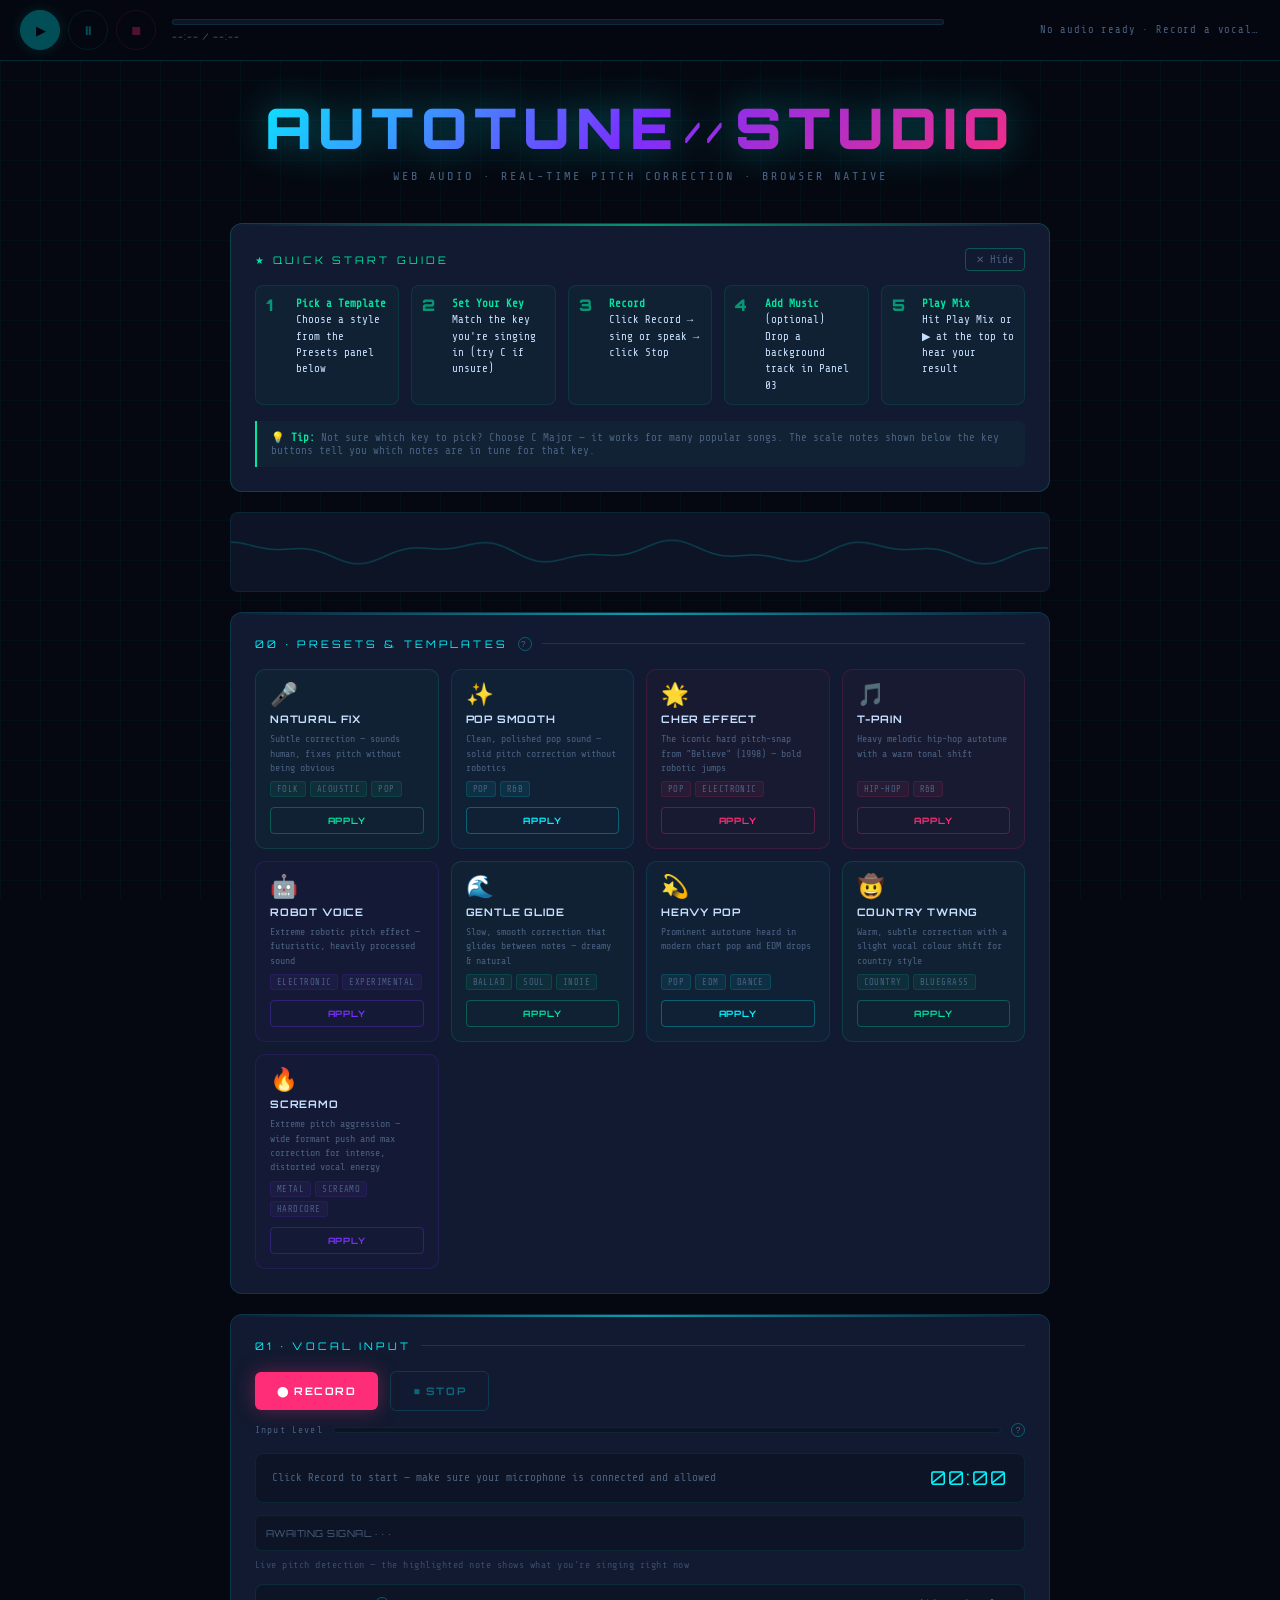
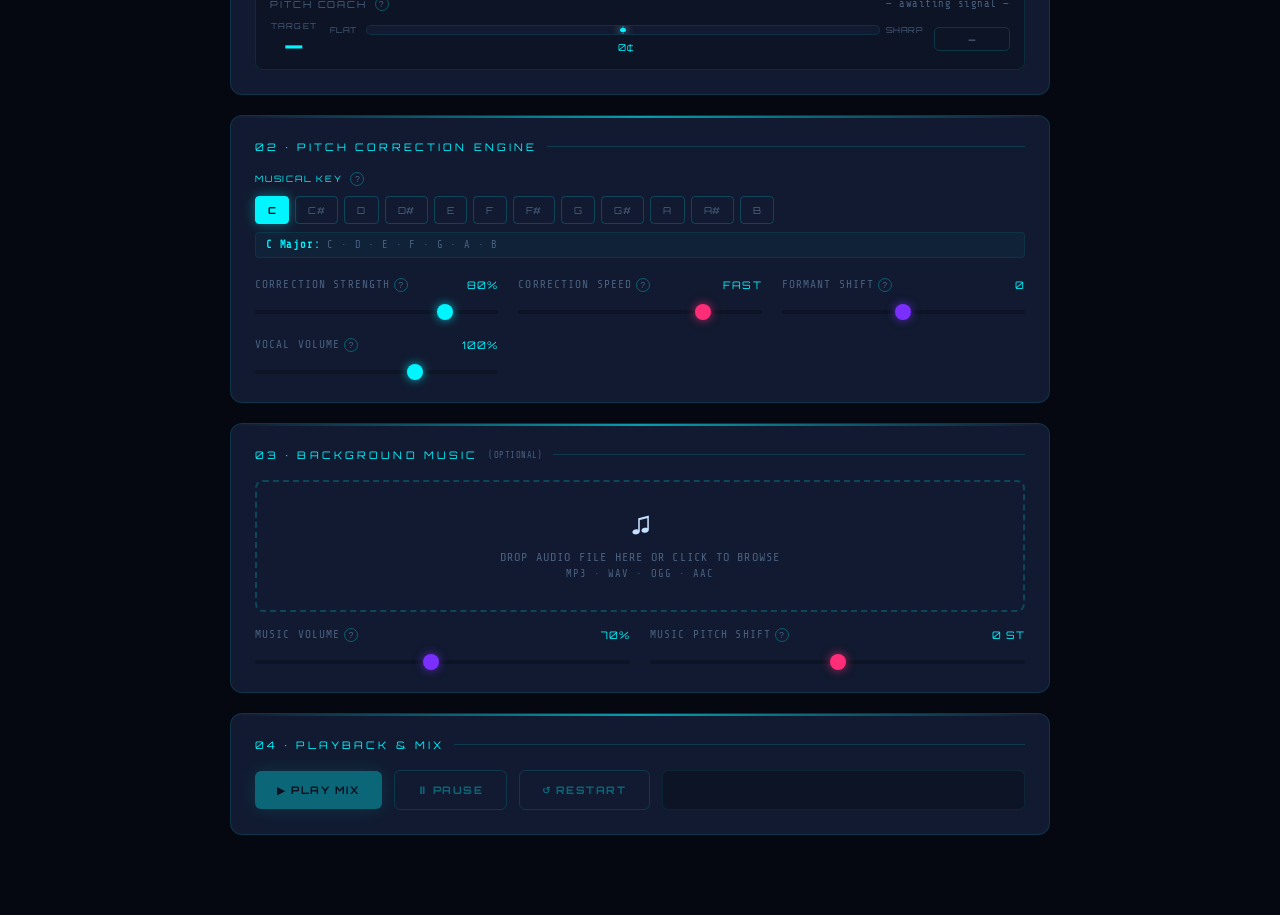
==== commit a1cab4fe: "Add fixed sticky transport bar and background processing spinner - Switch transport bar from positio" ====
--- a/index.html
+++ b/index.html
@@ -23,6 +23,10 @@
     <span class="transport-time" id="transportTime">--:-- / --:--</span>
   </div>
 
+  <div class="transport-spinner" id="transportSpinner">
+    <div class="spinner-ring"></div>
+    <span>Applying</span>
+  </div>
   <span class="transport-label" id="transportLabel">No audio ready · Record a vocal or load a music file</span>
 </div>
 
--- a/css/styles.css
+++ b/css/styles.css
@@ -37,8 +37,10 @@
 
 /* ─── Transport Bar ─────────────────────────────── */
 .transport-bar {
-  position: sticky;
+  position: fixed;
   top: 0;
+  left: 0;
+  right: 0;
   z-index: 100;
   background: rgba(5, 8, 16, 0.95);
   backdrop-filter: blur(12px);
@@ -147,12 +149,38 @@
   text-overflow: ellipsis;
 }
 
+.transport-spinner {
+  display: flex;
+  align-items: center;
+  gap: 5px;
+  font-size: 0.6rem;
+  color: var(--accent);
+  letter-spacing: 0.08em;
+  flex-shrink: 0;
+  opacity: 0;
+  pointer-events: none;
+  transition: opacity 0.2s;
+}
+.transport-spinner.active { opacity: 1; }
+
+.spinner-ring {
+  width: 13px;
+  height: 13px;
+  border: 2px solid rgba(0,245,255,0.2);
+  border-top-color: var(--accent);
+  border-radius: 50%;
+  animation: spin 0.7s linear infinite;
+  flex-shrink: 0;
+}
+
+@keyframes spin { to { transform: rotate(360deg); } }
+
 /* ─── Container ─────────────────────────────────── */
 .container {
   position: relative;
   z-index: 1;
   max-width: 860px;
-  margin: 0 auto;
+  margin: 62px auto 0;
   padding: 30px 20px 60px;
 }
 
@@ -991,6 +1019,34 @@
   line-height: 1.5;
 }
 
+.pitch-rec-row {
+  display: flex;
+  gap: 8px;
+  margin-top: 10px;
+  flex-wrap: wrap;
+}
+
+.pitch-rec-btn {
+  font-family: 'Orbitron', sans-serif;
+  font-size: 0.6rem;
+  letter-spacing: 0.1em;
+  font-weight: 700;
+  padding: 8px 14px;
+  border-radius: 5px;
+  border: 1px solid rgba(0,229,160,0.35);
+  background: rgba(0,229,160,0.07);
+  color: var(--accent-teal);
+  cursor: pointer;
+  transition: all 0.15s;
+  text-transform: uppercase;
+}
+
+.pitch-rec-btn:hover {
+  background: rgba(0,229,160,0.15);
+  border-color: var(--accent-teal);
+  box-shadow: 0 0 12px rgba(0,229,160,0.2);
+}
+
 /* ─── Shimmer ────────────────────────────────────── */
 .shimmer { position: relative; overflow: hidden; }
 .shimmer::after {
